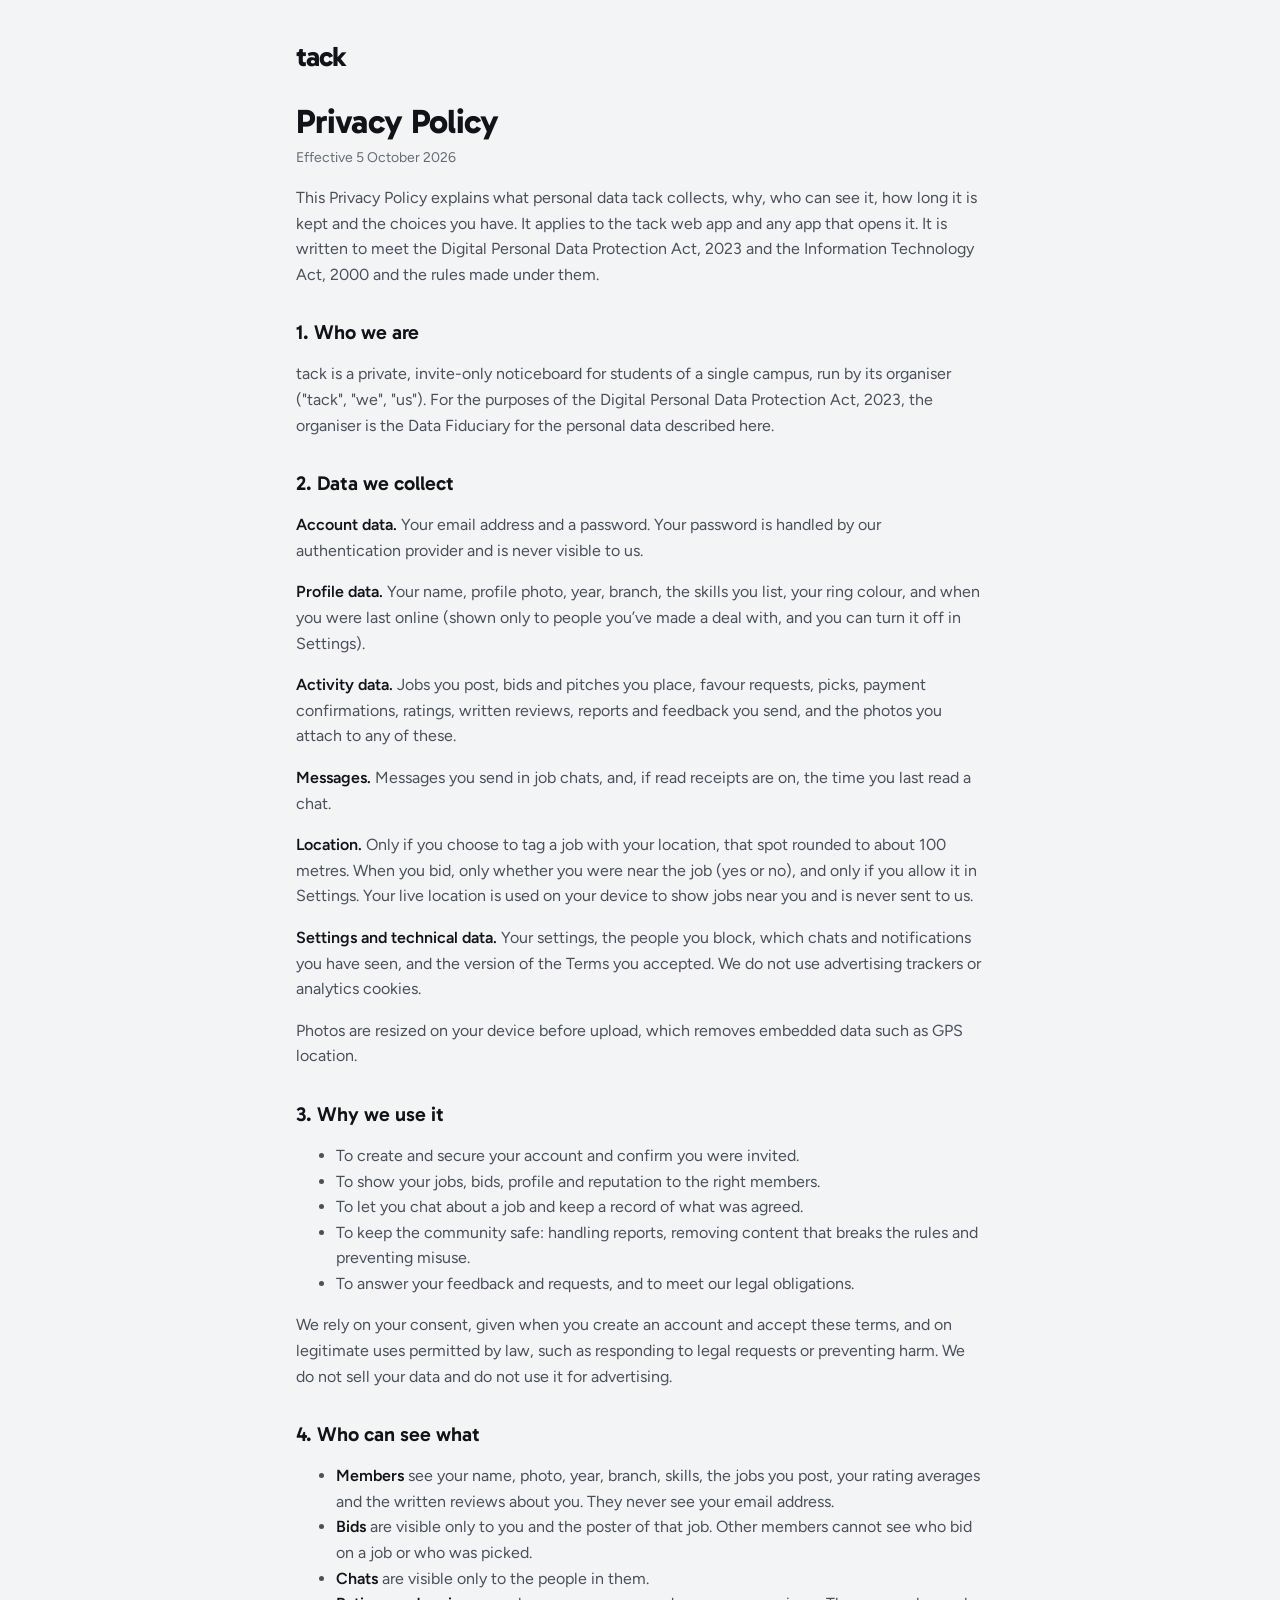
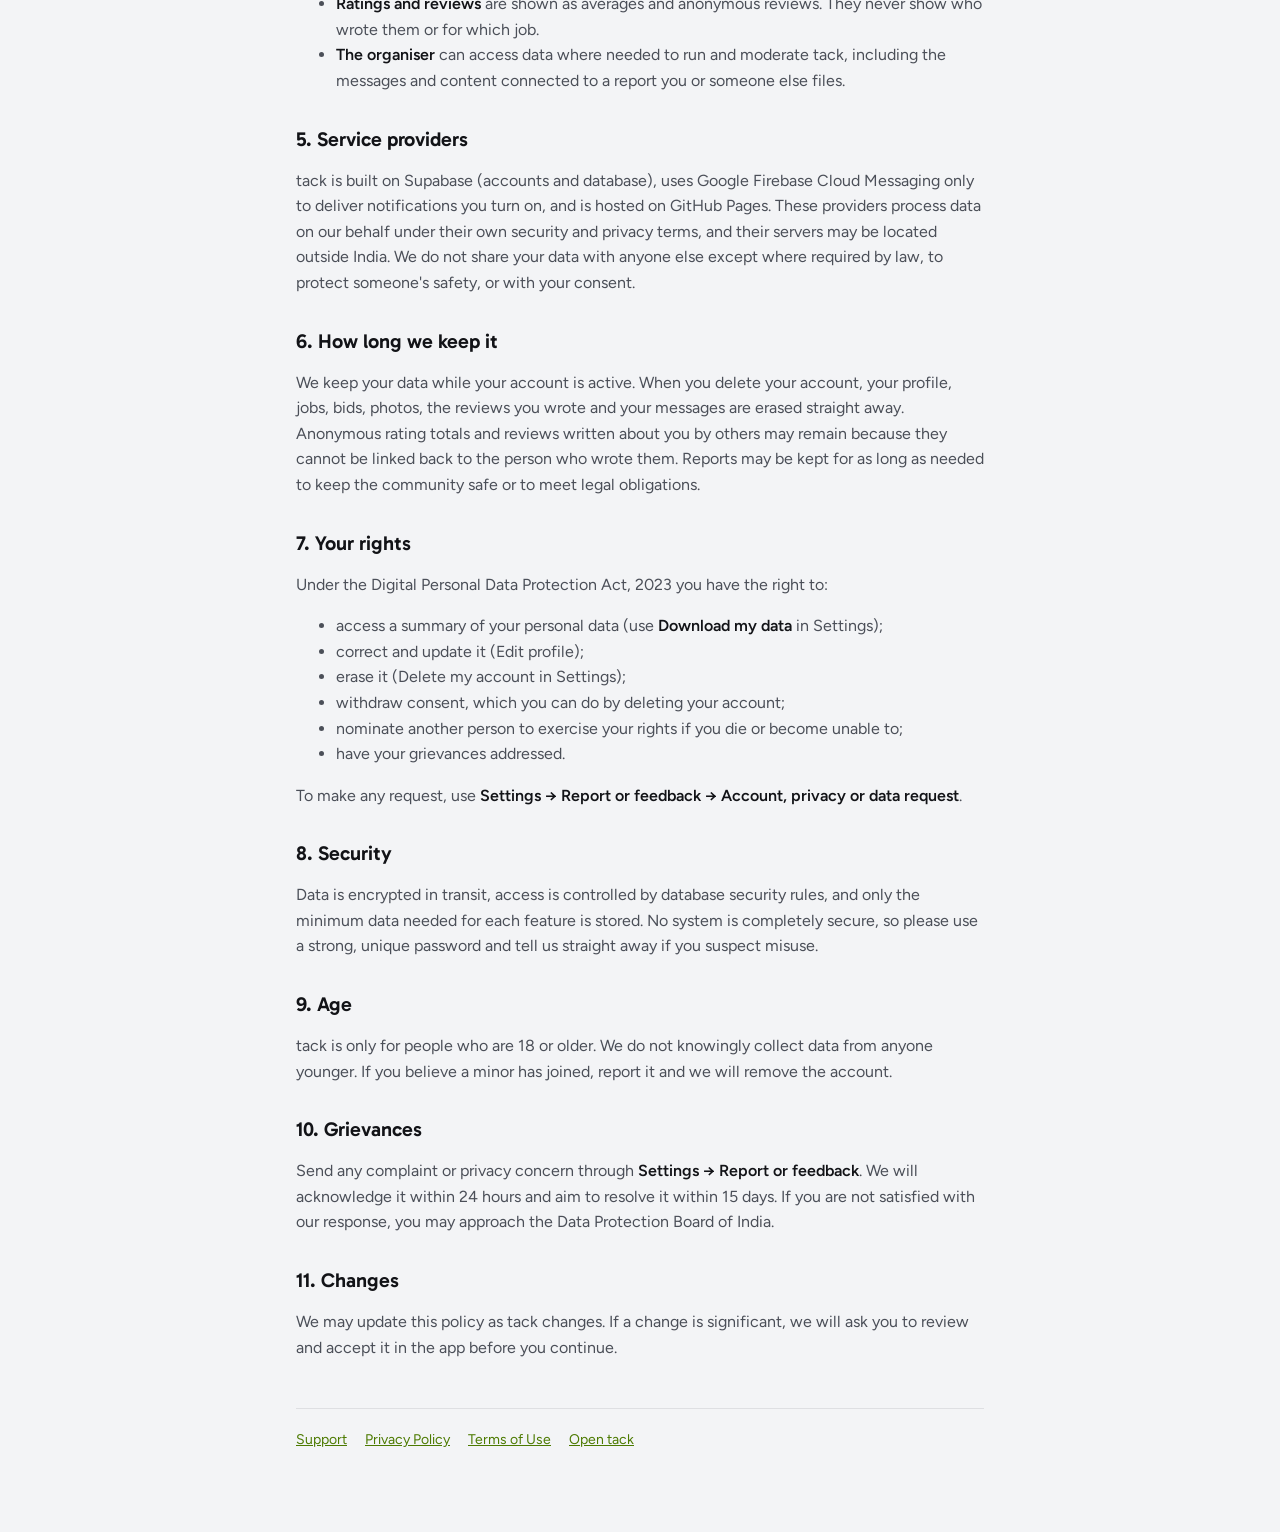
==== privacy.html @ 5172f3f8 "Payments are on hold: members pay each other directly, so no UPI sharing, Pay safely or paid confirm" ====
<!doctype html>
<html lang="en">
<head>
<meta charset="utf-8">
<meta name="viewport" content="width=device-width,initial-scale=1">
<title>Privacy Policy · tack</title>
<link rel="icon" type="image/png" href="favicon.png">
<link rel="preconnect" href="https://fonts.googleapis.com"><link rel="preconnect" href="https://fonts.gstatic.com" crossorigin>
<link href="https://fonts.googleapis.com/css2?family=Figtree:wght@400;500;600&family=Gabarito:wght@600;700&display=swap" rel="stylesheet">
<style>
:root{--bg:#060608;--fg:#ECEDEF;--fg2:#AEB1BA;--muted:#8F939D;--line:rgba(255,255,255,.08);--accent:#D4F57A}
@media (prefers-color-scheme:light){:root{--bg:#F3F4F6;--fg:#121317;--fg2:#4B4F58;--muted:#666B75;--line:rgba(18,19,23,.09);--accent:#4C7A00}}
*{box-sizing:border-box}
body{margin:0;background:var(--bg);color:var(--fg);font:400 16px/1.6 Figtree,system-ui,sans-serif;-webkit-font-smoothing:antialiased}
main{max-width:720px;margin:0 auto;padding:40px 16px 80px}
.mark{font:700 28px Gabarito,system-ui,sans-serif;letter-spacing:-.03em;color:var(--fg);text-decoration:none}
h1{font:700 34px/1.15 Gabarito,system-ui,sans-serif;letter-spacing:-.02em;margin:28px 0 6px}
h2{font:600 20px/1.3 Gabarito,system-ui,sans-serif;margin:32px 0 8px}
p,li{color:var(--fg2)}
b{color:var(--fg);font-weight:600}
a{color:var(--accent)}
.meta{color:var(--muted);font-size:14px;margin:0}
nav{display:flex;gap:18px;flex-wrap:wrap;margin-top:48px;padding-top:20px;border-top:1px solid var(--line);font-size:14px}
</style>
</head>
<body>
<main>
<a class="mark" href="./">tack</a>
<h1>Privacy Policy</h1>
<p class="meta" id="eff"></p>
<div id="doc"></div>
<nav><a href="support.html">Support</a><a href="privacy.html">Privacy Policy</a><a href="terms.html">Terms of Use</a><a href="./">Open tack</a></nav>
</main>
<script type="module">
import {EFFECTIVE,PRIVACY} from './legal.js';
document.getElementById('eff').textContent='Effective '+EFFECTIVE;
document.getElementById('doc').innerHTML=PRIVACY;
</script>
</body>
</html>
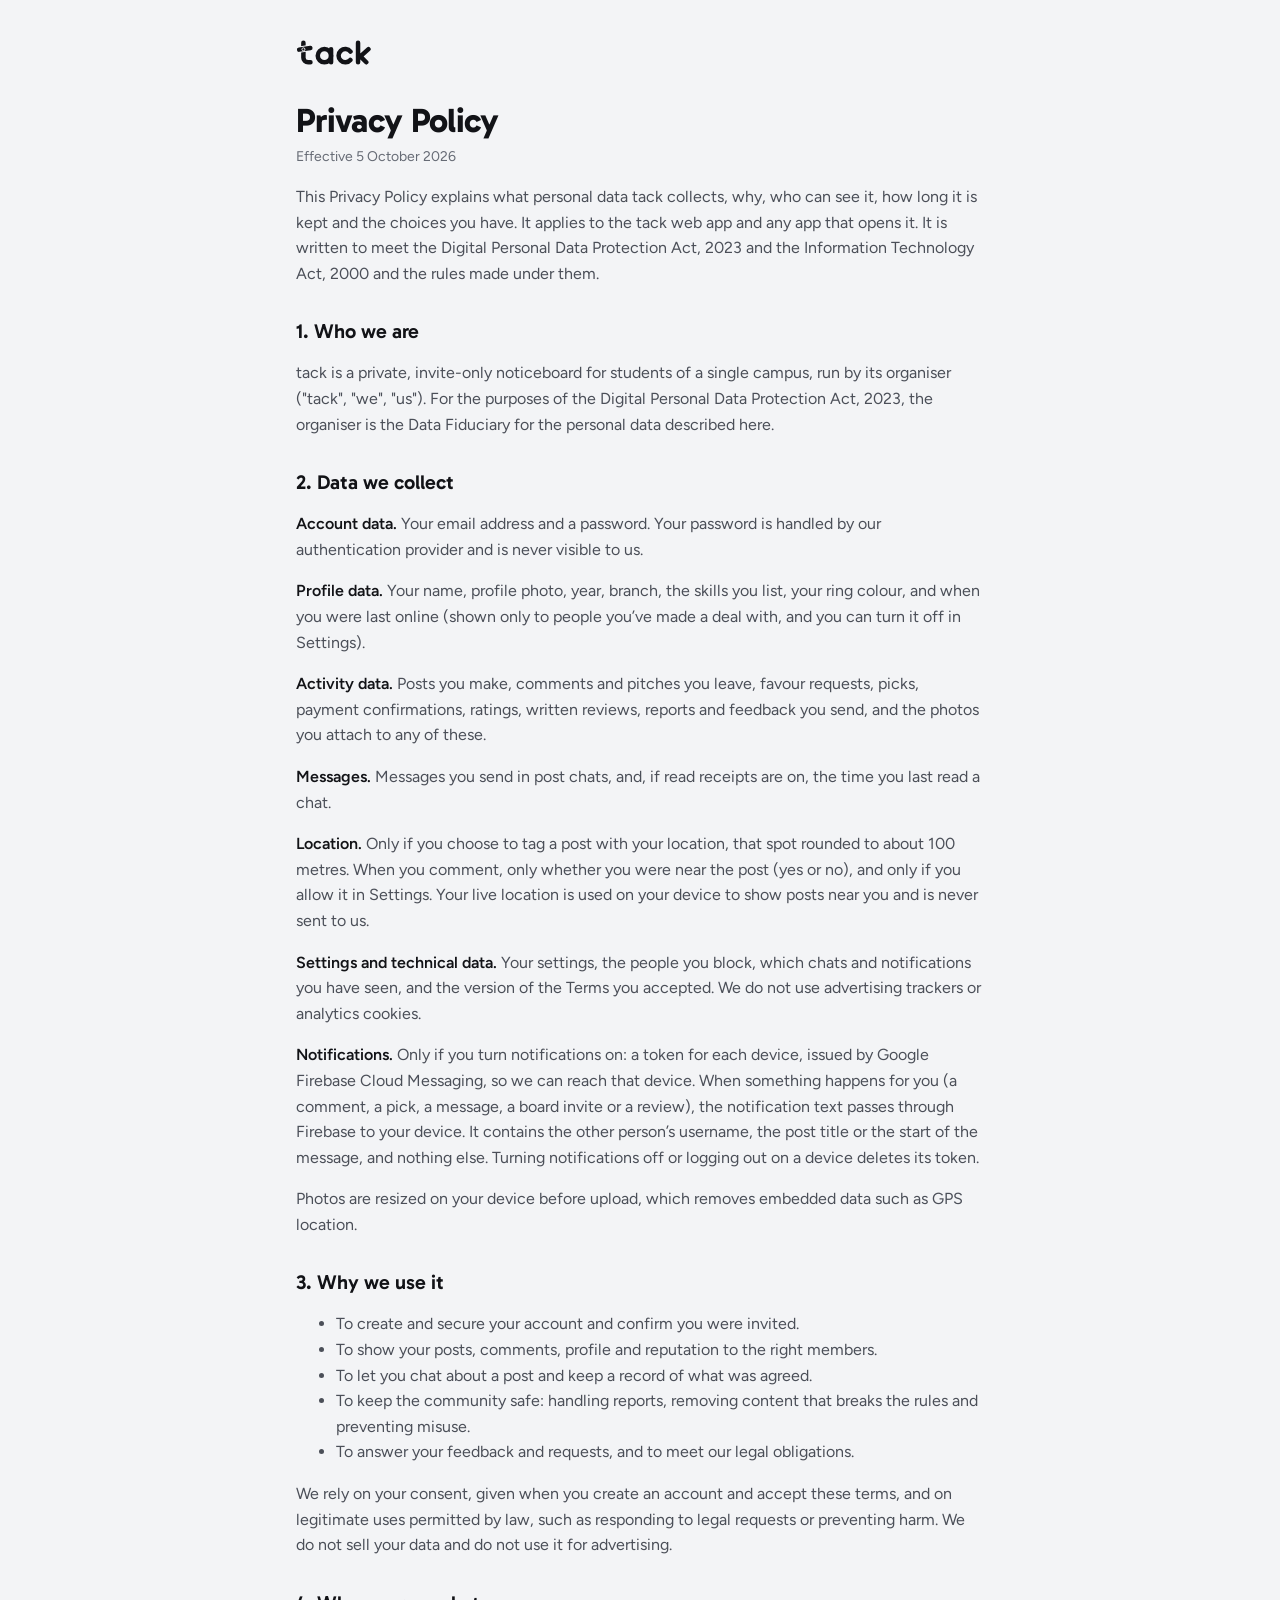
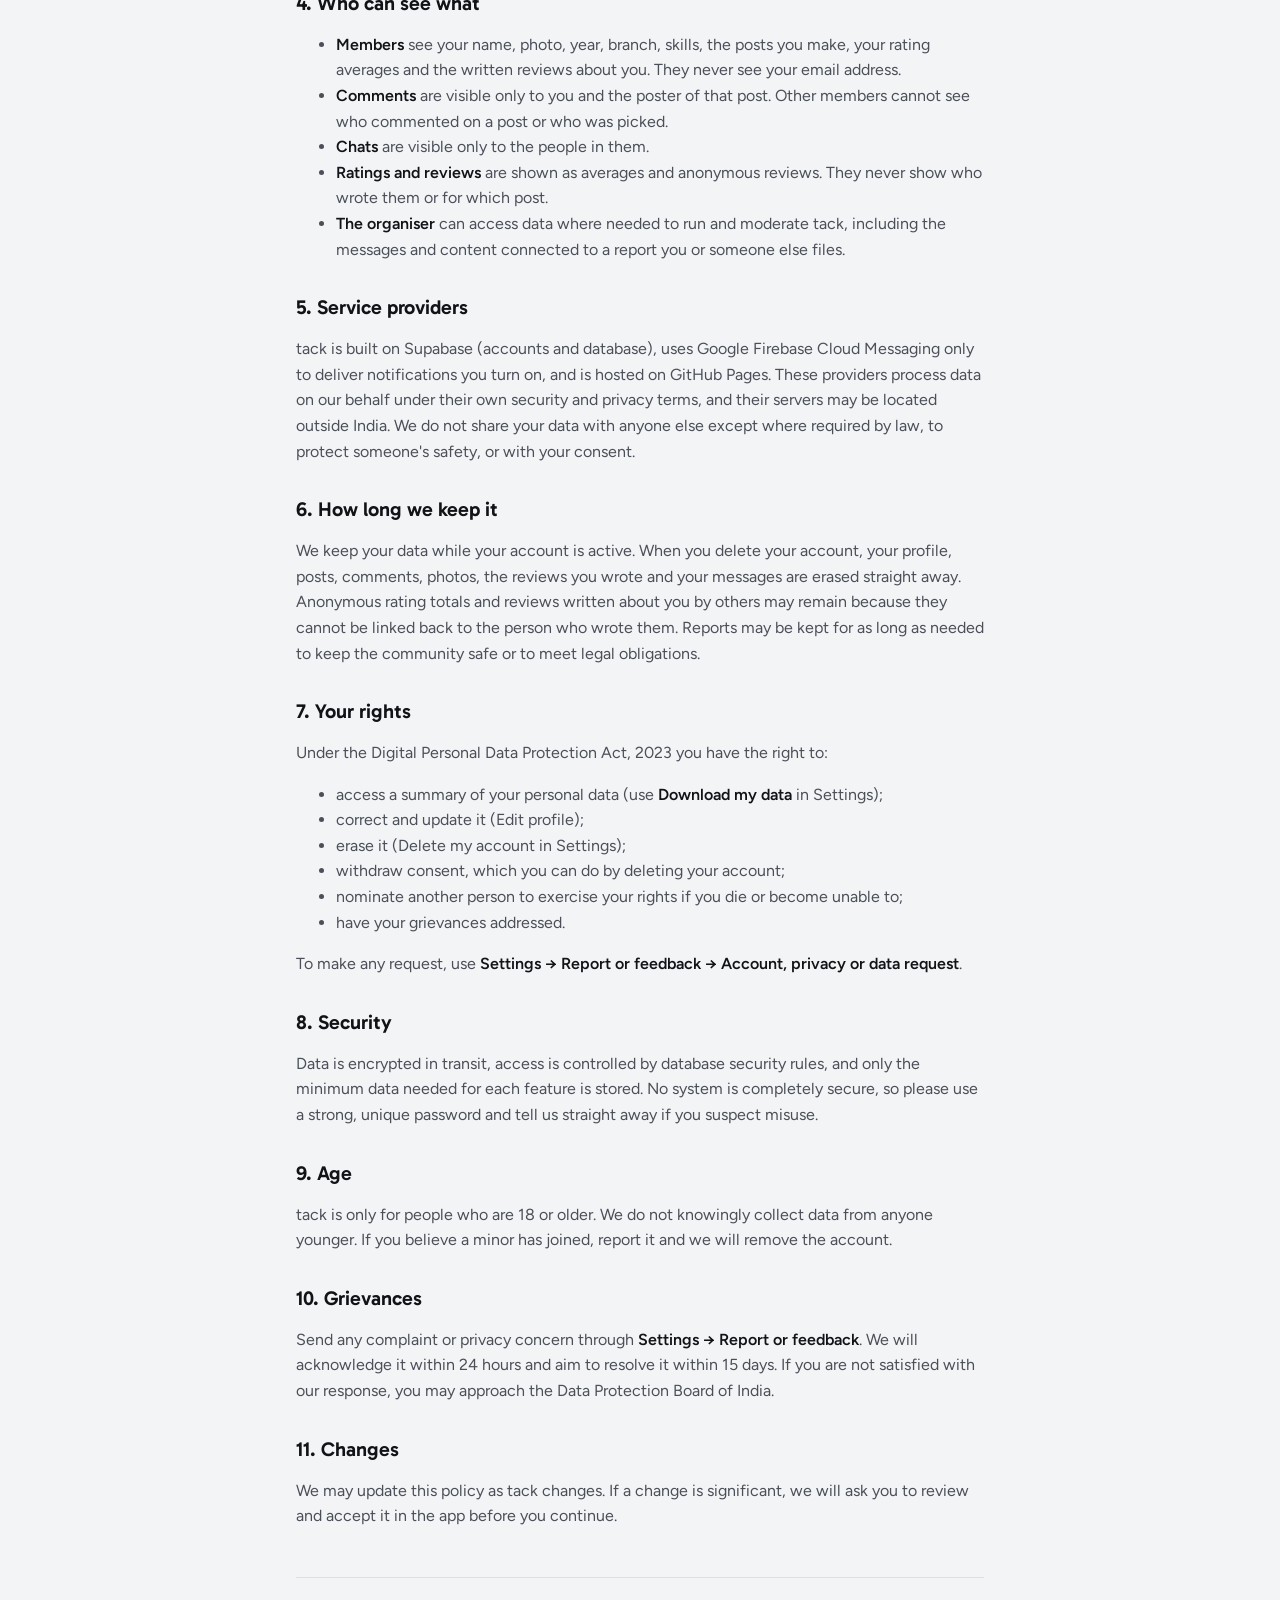
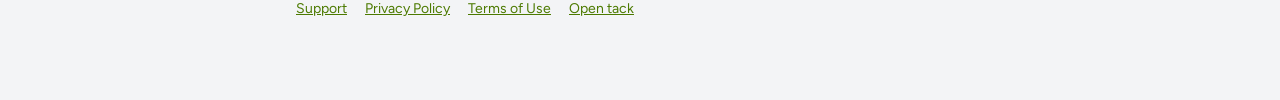
==== commit 9f0828cb: "New tack logo: a rounded wordmark whose t has a tilted crossbar with a pin hole, and a lime app icon" ====
--- a/privacy.html
+++ b/privacy.html
@@ -4,7 +4,7 @@
 <meta charset="utf-8">
 <meta name="viewport" content="width=device-width,initial-scale=1">
 <title>Privacy Policy · tack</title>
-<link rel="icon" type="image/png" href="favicon.png">
+<link rel="icon" type="image/png" href="favicon.png?v=202610191523">
 <link rel="preconnect" href="https://fonts.googleapis.com"><link rel="preconnect" href="https://fonts.gstatic.com" crossorigin>
 <link href="https://fonts.googleapis.com/css2?family=Figtree:wght@400;500;600&family=Gabarito:wght@600;700&display=swap" rel="stylesheet">
 <style>
@@ -13,7 +13,7 @@
 *{box-sizing:border-box}
 body{margin:0;background:var(--bg);color:var(--fg);font:400 16px/1.6 Figtree,system-ui,sans-serif;-webkit-font-smoothing:antialiased}
 main{max-width:720px;margin:0 auto;padding:40px 16px 80px}
-.mark{font:700 28px Gabarito,system-ui,sans-serif;letter-spacing:-.03em;color:var(--fg);text-decoration:none}
+.mark{display:inline-block;width:76px;height:25px;overflow:hidden;white-space:nowrap;color:transparent;text-decoration:none;background:var(--fg);-webkit-mask:no-repeat center/contain url("data:image/svg+xml,%3Csvg xmlns='http://www.w3.org/2000/svg' viewBox='77 318 226 74'%3E%3Cdefs%3E%3Cmask id='g' maskUnits='userSpaceOnUse' x='77' y='318' width='226' height='74'%3E%3Crect x='77' y='318' width='226' height='74' fill='%23fff'/%3E%3Crect x='76.7' y='334.6' width='52.6' height='18.8' rx='9.4' transform='rotate(-8.5 103 344)'/%3E%3C/mask%3E%3Cmask id='h' maskUnits='userSpaceOnUse' x='77' y='318' width='226' height='74'%3E%3Crect x='77' y='318' width='226' height='74' fill='%23fff'/%3E%3Ccircle cx='99' cy='345' r='4.5' fill='none' stroke='%23000' stroke-width='2.5'/%3E%3C/mask%3E%3C/defs%3E%3Cg fill='none' stroke='%23fff' stroke-width='13.4' stroke-linecap='round' stroke-linejoin='round'%3E%3Cpath d='M99 325.7V370.3a14 14 0 0 0 14 14h7' mask='url(%23g)'/%3E%3Ccircle cx='161.5' cy='364.5' r='19.8'/%3E%3Cpath d='M181.3 345.7V384.3M239.1 352.31A19.8 19.8 0 1 0 238.67 377.23M261.5 325.7V384.3M292.5 345L268.5 366.5L286 384'/%3E%3C/g%3E%3Crect x='79.5' y='337.4' width='47' height='13.2' rx='6.6' fill='%23fff' transform='rotate(-8.5 103 344)' mask='url(%23h)'/%3E%3C/svg%3E");mask:no-repeat center/contain url("data:image/svg+xml,%3Csvg xmlns='http://www.w3.org/2000/svg' viewBox='77 318 226 74'%3E%3Cdefs%3E%3Cmask id='g' maskUnits='userSpaceOnUse' x='77' y='318' width='226' height='74'%3E%3Crect x='77' y='318' width='226' height='74' fill='%23fff'/%3E%3Crect x='76.7' y='334.6' width='52.6' height='18.8' rx='9.4' transform='rotate(-8.5 103 344)'/%3E%3C/mask%3E%3Cmask id='h' maskUnits='userSpaceOnUse' x='77' y='318' width='226' height='74'%3E%3Crect x='77' y='318' width='226' height='74' fill='%23fff'/%3E%3Ccircle cx='99' cy='345' r='4.5' fill='none' stroke='%23000' stroke-width='2.5'/%3E%3C/mask%3E%3C/defs%3E%3Cg fill='none' stroke='%23fff' stroke-width='13.4' stroke-linecap='round' stroke-linejoin='round'%3E%3Cpath d='M99 325.7V370.3a14 14 0 0 0 14 14h7' mask='url(%23g)'/%3E%3Ccircle cx='161.5' cy='364.5' r='19.8'/%3E%3Cpath d='M181.3 345.7V384.3M239.1 352.31A19.8 19.8 0 1 0 238.67 377.23M261.5 325.7V384.3M292.5 345L268.5 366.5L286 384'/%3E%3C/g%3E%3Crect x='79.5' y='337.4' width='47' height='13.2' rx='6.6' fill='%23fff' transform='rotate(-8.5 103 344)' mask='url(%23h)'/%3E%3C/svg%3E")}
 h1{font:700 34px/1.15 Gabarito,system-ui,sans-serif;letter-spacing:-.02em;margin:28px 0 6px}
 h2{font:600 20px/1.3 Gabarito,system-ui,sans-serif;margin:32px 0 8px}
 p,li{color:var(--fg2)}
